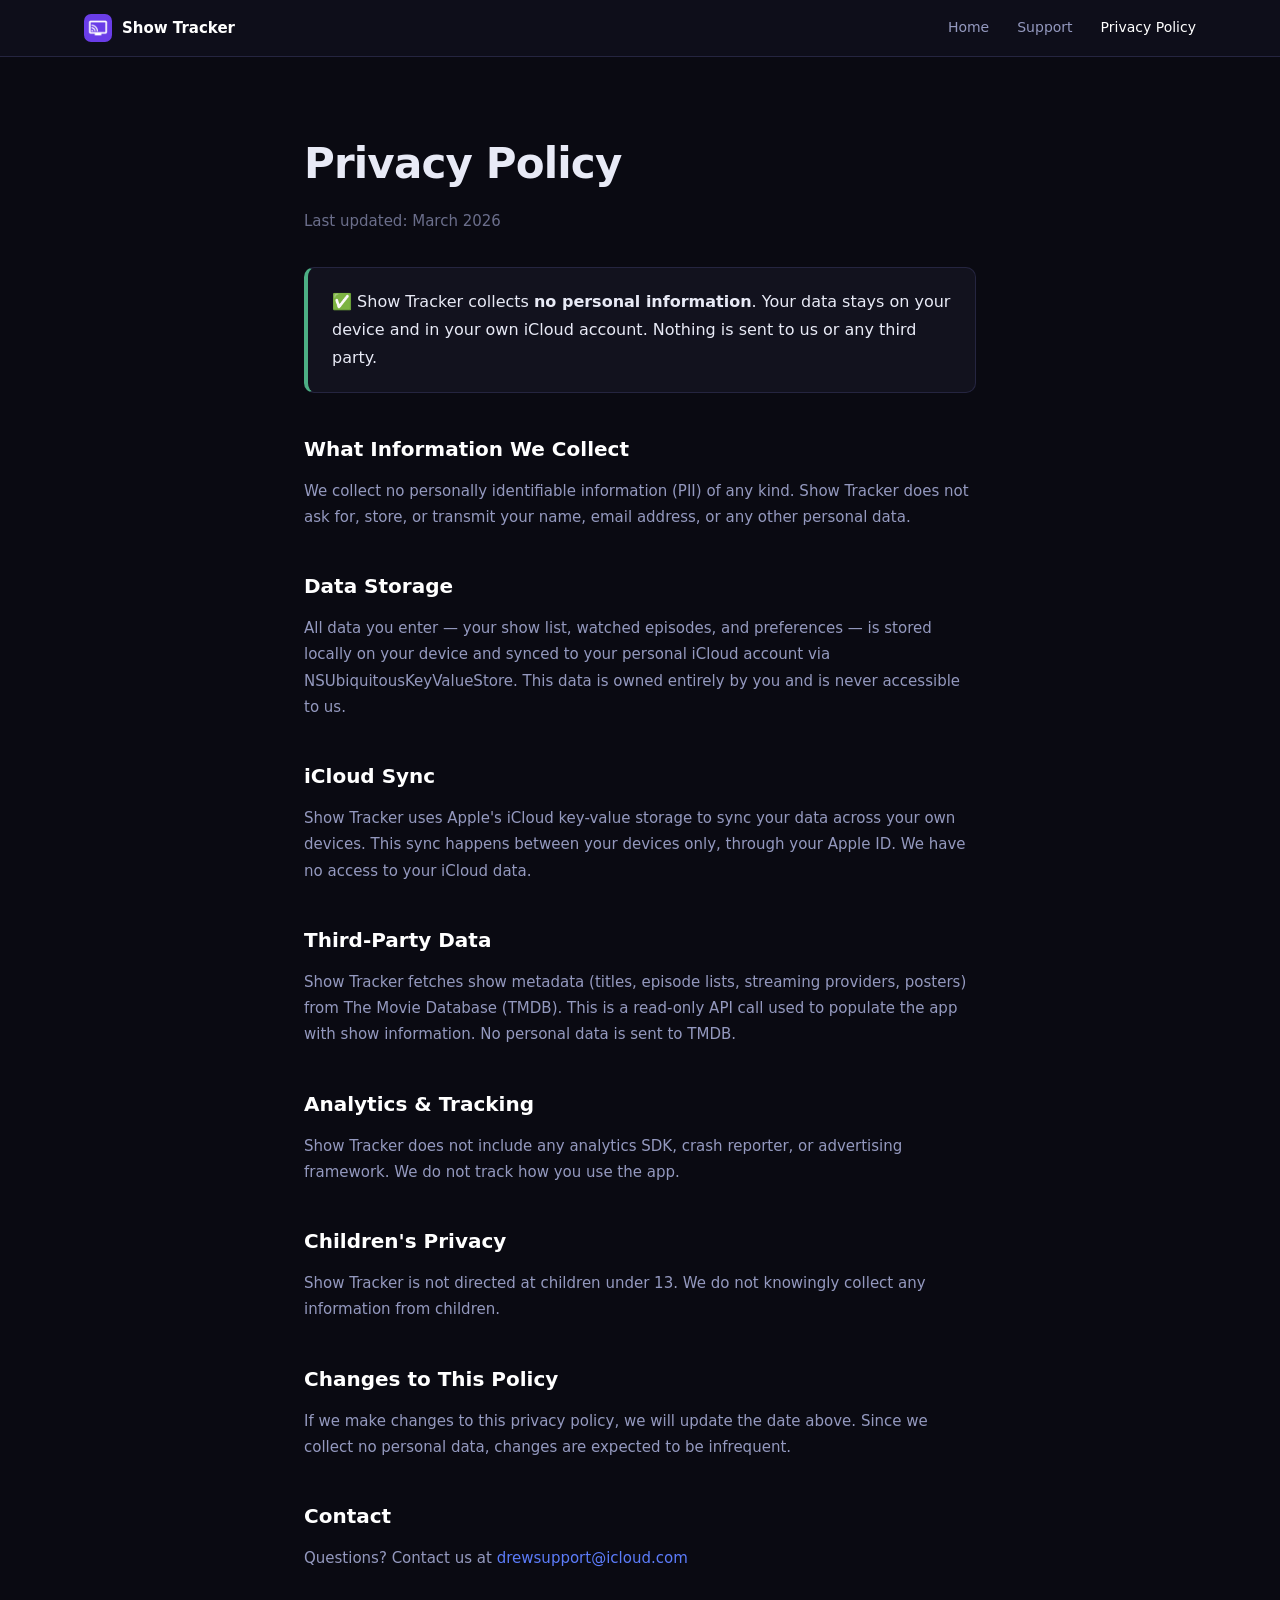
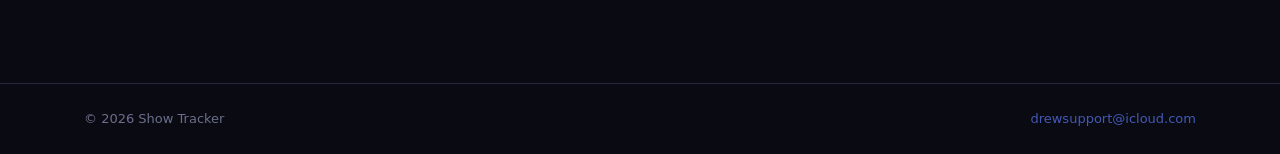
==== privacy.html @ c514de89 "Initial commit: Show Tracker marketing site" ====
<!doctype html>
<html lang="en">
<head>
  <meta charset="UTF-8" />
  <meta name="viewport" content="width=device-width, initial-scale=1.0" />
  <title>Privacy Policy — Show Tracker</title>
  <link rel="stylesheet" href="styles.css" />
  <style>
    .policy-body { max-width: 720px; margin: 0 auto; padding: 72px 24px 96px; }
    .policy-body h1 { font-size: clamp(28px, 4vw, 42px); font-weight: 800; letter-spacing: -0.02em; margin-bottom: 10px; }
    .policy-date { font-size: 13px; color: var(--muted); margin-bottom: 48px; opacity: 0.7; }
    .policy-body h2 { font-size: 20px; font-weight: 700; margin: 40px 0 12px; color: #fff; }
    .policy-body p { font-size: 15px; color: var(--muted); line-height: 1.75; margin-bottom: 16px; }
    .highlight-box { background: var(--panel); border: 1px solid var(--border); border-left: 4px solid var(--green); border-radius: 10px; padding: 20px 24px; margin: 32px 0; }
    .highlight-box p { margin: 0; font-size: 16px; color: var(--text); font-weight: 500; }
  </style>
</head>
<body>

  <nav class="site-nav">
    <div class="container nav-inner">
      <a href="index.html" class="nav-logo">
        <img src="screenshots/appicon.png" alt="Show Tracker" class="nav-icon" />
        Show Tracker
      </a>
      <div class="nav-links">
        <a href="index.html">Home</a>
        <a href="support.html">Support</a>
        <a href="privacy.html" class="active">Privacy Policy</a>
      </div>
    </div>
  </nav>

  <main class="policy-body">
    <h1>Privacy Policy</h1>
    <p class="policy-date">Last updated: March 2026</p>

    <div class="highlight-box">
      <p>✅ Show Tracker collects <strong>no personal information</strong>. Your data stays on your device and in your own iCloud account. Nothing is sent to us or any third party.</p>
    </div>

    <h2>What Information We Collect</h2>
    <p>We collect no personally identifiable information (PII) of any kind. Show Tracker does not ask for, store, or transmit your name, email address, or any other personal data.</p>

    <h2>Data Storage</h2>
    <p>All data you enter — your show list, watched episodes, and preferences — is stored locally on your device and synced to your personal iCloud account via NSUbiquitousKeyValueStore. This data is owned entirely by you and is never accessible to us.</p>

    <h2>iCloud Sync</h2>
    <p>Show Tracker uses Apple's iCloud key-value storage to sync your data across your own devices. This sync happens between your devices only, through your Apple ID. We have no access to your iCloud data.</p>

    <h2>Third-Party Data</h2>
    <p>Show Tracker fetches show metadata (titles, episode lists, streaming providers, posters) from The Movie Database (TMDB). This is a read-only API call used to populate the app with show information. No personal data is sent to TMDB.</p>

    <h2>Analytics &amp; Tracking</h2>
    <p>Show Tracker does not include any analytics SDK, crash reporter, or advertising framework. We do not track how you use the app.</p>

    <h2>Children's Privacy</h2>
    <p>Show Tracker is not directed at children under 13. We do not knowingly collect any information from children.</p>

    <h2>Changes to This Policy</h2>
    <p>If we make changes to this privacy policy, we will update the date above. Since we collect no personal data, changes are expected to be infrequent.</p>

    <h2>Contact</h2>
    <p>Questions? Contact us at <a href="mailto:drewsupport@icloud.com">drewsupport@icloud.com</a></p>
  </main>

  <footer class="footer">
    <div class="container">
      <span>© 2026 Show Tracker</span>
      <span><a href="mailto:drewsupport@icloud.com">drewsupport@icloud.com</a></span>
    </div>
  </footer>

</body>
</html>
---- styles.css ----
:root {
  --bg: #0a0a12;
  --panel: #12121e;
  --panel2: #0e0e1a;
  --text: #e8eaf6;
  --muted: #9499bf;
  --border: #252540;
  --accent: #5c7cfa;
  --accent-hover: #7c96ff;
  --green: #4caf84;
  --yellow: #f6c343;
  --red: #f06292;
  --blue: #56adf5;
}

* { box-sizing: border-box; margin: 0; padding: 0; }

body {
  font-family: Inter, system-ui, -apple-system, Segoe UI, Roboto, sans-serif;
  background: var(--bg);
  color: var(--text);
  line-height: 1.65;
}

a { color: var(--accent); text-decoration: none; }
a:hover { color: var(--accent-hover); }

.container {
  max-width: 1160px;
  margin: 0 auto;
  padding: 0 24px;
}

/* ── NAV ── */
.site-nav {
  background: var(--panel2);
  border-bottom: 1px solid var(--border);
  position: sticky;
  top: 0;
  z-index: 100;
}
.nav-inner {
  display: flex;
  align-items: center;
  justify-content: space-between;
  height: 56px;
}
.nav-logo {
  display: flex;
  align-items: center;
  gap: 10px;
  font-size: 15px;
  font-weight: 700;
  color: #fff;
}
.nav-logo:hover { color: var(--accent-hover); }
.nav-icon {
  width: 28px;
  height: 28px;
  border-radius: 7px;
}
.nav-links {
  display: flex;
  gap: 28px;
}
.nav-links a {
  font-size: 14px;
  font-weight: 500;
  color: var(--muted);
  transition: color 0.2s;
}
.nav-links a:hover,
.nav-links a.active { color: #fff; }

/* ── HERO ── */
.hero {
  padding: 80px 0 72px;
  background: linear-gradient(160deg, #0d0d22 0%, #0a0a12 60%);
  border-bottom: 1px solid var(--border);
}

.hero-inner {
  display: flex;
  align-items: center;
  gap: 48px;
}

.hero-text { flex: 1; min-width: 0; }

.badge {
  display: inline-block;
  background: rgba(92, 124, 250, 0.15);
  border: 1px solid rgba(92, 124, 250, 0.4);
  color: var(--accent);
  font-size: 12px;
  font-weight: 600;
  letter-spacing: 0.08em;
  text-transform: uppercase;
  border-radius: 20px;
  padding: 4px 12px;
  margin-bottom: 20px;
}

.hero h1 {
  font-size: clamp(32px, 5vw, 52px);
  font-weight: 800;
  line-height: 1.1;
  letter-spacing: -0.02em;
  margin-bottom: 20px;
  color: #fff;
}

.tagline {
  font-size: 18px;
  color: var(--muted);
  max-width: 500px;
  margin-bottom: 32px;
}

.hero-cta {
  display: flex;
  gap: 14px;
  flex-wrap: wrap;
}

.btn-primary {
  display: inline-block;
  background: var(--accent);
  color: #fff;
  font-size: 15px;
  font-weight: 600;
  padding: 13px 28px;
  border-radius: 10px;
  transition: background 0.2s;
}
.btn-primary:hover { background: var(--accent-hover); color: #fff; }
.btn-primary.large { font-size: 17px; padding: 16px 36px; border-radius: 12px; }

.btn-ghost {
  display: inline-block;
  color: var(--muted);
  font-size: 15px;
  font-weight: 500;
  padding: 13px 24px;
  border-radius: 10px;
  border: 1px solid var(--border);
  transition: border-color 0.2s, color 0.2s;
}
.btn-ghost:hover { border-color: var(--accent); color: var(--accent); }

/* Hero phone mockup stack */
.hero-screenshots {
  flex: 0 0 auto;
  position: relative;
  width: 320px;
  height: 460px;
}
.phone-shot {
  position: absolute;
  width: 220px;
  border-radius: 32px;
  box-shadow: 0 24px 64px rgba(0,0,0,0.7);
}
.shot-back {
  top: 0;
  left: 0;
  opacity: 0.7;
  transform: rotate(-4deg);
}
.shot-front {
  top: 40px;
  left: 90px;
  z-index: 2;
  transform: rotate(3deg);
}

/* ── SECTIONS ── */
.section { padding: 80px 0; }
.alt-bg { background: var(--panel2); }

.section-title {
  font-size: clamp(26px, 3.5vw, 38px);
  font-weight: 700;
  letter-spacing: -0.02em;
  text-align: center;
  margin-bottom: 12px;
}
.section-sub {
  text-align: center;
  color: var(--muted);
  font-size: 17px;
  max-width: 600px;
  margin: 0 auto 48px;
}

/* ── STEPS ── */
.steps-grid {
  display: grid;
  grid-template-columns: repeat(auto-fit, minmax(240px, 1fr));
  gap: 20px;
}
.step-card {
  background: var(--panel);
  border: 1px solid var(--border);
  border-radius: 14px;
  padding: 32px 28px;
  text-align: center;
}
.step-num {
  width: 48px;
  height: 48px;
  border-radius: 50%;
  background: rgba(92, 124, 250, 0.15);
  border: 2px solid rgba(92, 124, 250, 0.4);
  color: var(--accent);
  font-size: 20px;
  font-weight: 800;
  display: flex;
  align-items: center;
  justify-content: center;
  margin: 0 auto 18px;
}
.step-card h3 {
  font-size: 20px;
  font-weight: 700;
  margin-bottom: 10px;
  color: #fff;
}
.step-card p {
  font-size: 15px;
  color: var(--muted);
  line-height: 1.6;
}

/* ── FEATURE ROWS ── */
.feature-row {
  display: flex;
  align-items: center;
  gap: 64px;
}
.feature-row.reverse { flex-direction: row-reverse; }

.feature-copy { flex: 1; min-width: 0; }
.feature-copy h2 {
  font-size: clamp(24px, 3vw, 34px);
  font-weight: 700;
  letter-spacing: -0.02em;
  margin-bottom: 16px;
}
.feature-copy p {
  color: var(--muted);
  font-size: 16px;
  margin-bottom: 20px;
}

.feature-list {
  list-style: none;
  display: flex;
  flex-direction: column;
  gap: 10px;
}
.feature-list li {
  color: var(--muted);
  font-size: 15px;
  padding-left: 22px;
  position: relative;
}
.feature-list li::before {
  content: "✓";
  color: var(--green);
  font-weight: 700;
  position: absolute;
  left: 0;
}

.feature-img {
  flex: 0 0 auto;
  width: 260px;
}
.feature-img img {
  width: 100%;
  border-radius: 32px;
  box-shadow: 0 20px 60px rgba(0,0,0,0.6);
}

/* Status pills */
.status-pills {
  display: flex;
  gap: 10px;
  flex-wrap: wrap;
  margin-bottom: 4px;
}
.pill {
  font-size: 14px;
  font-weight: 600;
  padding: 6px 14px;
  border-radius: 20px;
}
.pill.green { background: rgba(76,175,132,0.15); color: var(--green); border: 1px solid rgba(76,175,132,0.3); }
.pill.red   { background: rgba(240,98,146,0.15); color: var(--red);   border: 1px solid rgba(240,98,146,0.3); }
.pill.blue  { background: rgba(86,173,245,0.15); color: var(--blue);  border: 1px solid rgba(86,173,245,0.3); }

/* ── IPAD SECTION ── */
.ipad-inner {
  display: flex;
  align-items: center;
  gap: 64px;
}
.ipad-copy { flex: 1; min-width: 0; }
.ipad-copy h2 {
  font-size: clamp(24px, 3vw, 34px);
  font-weight: 700;
  letter-spacing: -0.02em;
  margin-bottom: 16px;
}
.ipad-copy p {
  color: var(--muted);
  font-size: 16px;
  margin-bottom: 20px;
}
.ipad-img {
  flex: 1.2;
  min-width: 0;
}
.ipad-img img {
  width: 100%;
  border-radius: 18px;
  border: 1px solid var(--border);
  box-shadow: 0 20px 60px rgba(0,0,0,0.5);
}

/* ── FEATURE GRID ── */
.feat-grid {
  display: grid;
  grid-template-columns: repeat(auto-fit, minmax(300px, 1fr));
  gap: 20px;
}
.feat-card {
  background: var(--panel);
  border: 1px solid var(--border);
  border-radius: 12px;
  padding: 28px 26px;
}
.feat-icon {
  font-size: 28px;
  margin-bottom: 14px;
}
.feat-card h3 {
  font-size: 17px;
  font-weight: 700;
  margin-bottom: 10px;
  color: #fff;
}
.feat-card p {
  font-size: 14px;
  color: var(--muted);
  line-height: 1.65;
}

/* ── CTA ── */
.cta-section {
  background: linear-gradient(160deg, #0d0d22 0%, #0a0a12 100%);
  border-top: 1px solid var(--border);
  border-bottom: 1px solid var(--border);
}
.cta-inner {
  text-align: center;
}
.cta-icon {
  width: 96px;
  height: 96px;
  border-radius: 22px;
  margin-bottom: 24px;
  box-shadow: 0 8px 32px rgba(0,0,0,0.5);
}
.cta-inner h2 {
  font-size: clamp(28px, 4vw, 44px);
  font-weight: 800;
  letter-spacing: -0.02em;
  margin-bottom: 14px;
}
.cta-inner p {
  color: var(--muted);
  font-size: 17px;
  max-width: 440px;
  margin: 0 auto 32px;
}
.cta-byline {
  margin-top: 20px !important;
  font-size: 13px !important;
  opacity: 0.6;
}

/* ── FOOTER ── */
.footer {
  padding: 24px 0;
  border-top: 1px solid var(--border);
}
.footer .container {
  display: flex;
  justify-content: space-between;
  align-items: center;
  flex-wrap: wrap;
  gap: 8px;
  font-size: 13px;
  color: var(--muted);
  opacity: 0.7;
}

/* ── RESPONSIVE ── */
@media (max-width: 860px) {
  .hero-inner { flex-direction: column; gap: 48px; }
  .hero-screenshots { width: 280px; height: 400px; }
  .phone-shot { width: 190px; }
  .shot-front { left: 80px; top: 30px; }
  .feature-row,
  .feature-row.reverse { flex-direction: column; gap: 36px; }
  .feature-img { width: 240px; margin: 0 auto; }
  .ipad-inner { flex-direction: column; gap: 36px; }
  .section { padding: 56px 0; }
  .hero { padding: 56px 0 52px; }
}

@media (max-width: 540px) {
  .hero-cta { flex-direction: column; }
  .btn-primary, .btn-ghost { text-align: center; }
  .footer .container { justify-content: center; text-align: center; }
  .nav-links { gap: 16px; }
  .hero-screenshots { width: 240px; height: 340px; }
  .phone-shot { width: 160px; }
  .shot-front { left: 68px; top: 24px; }
}
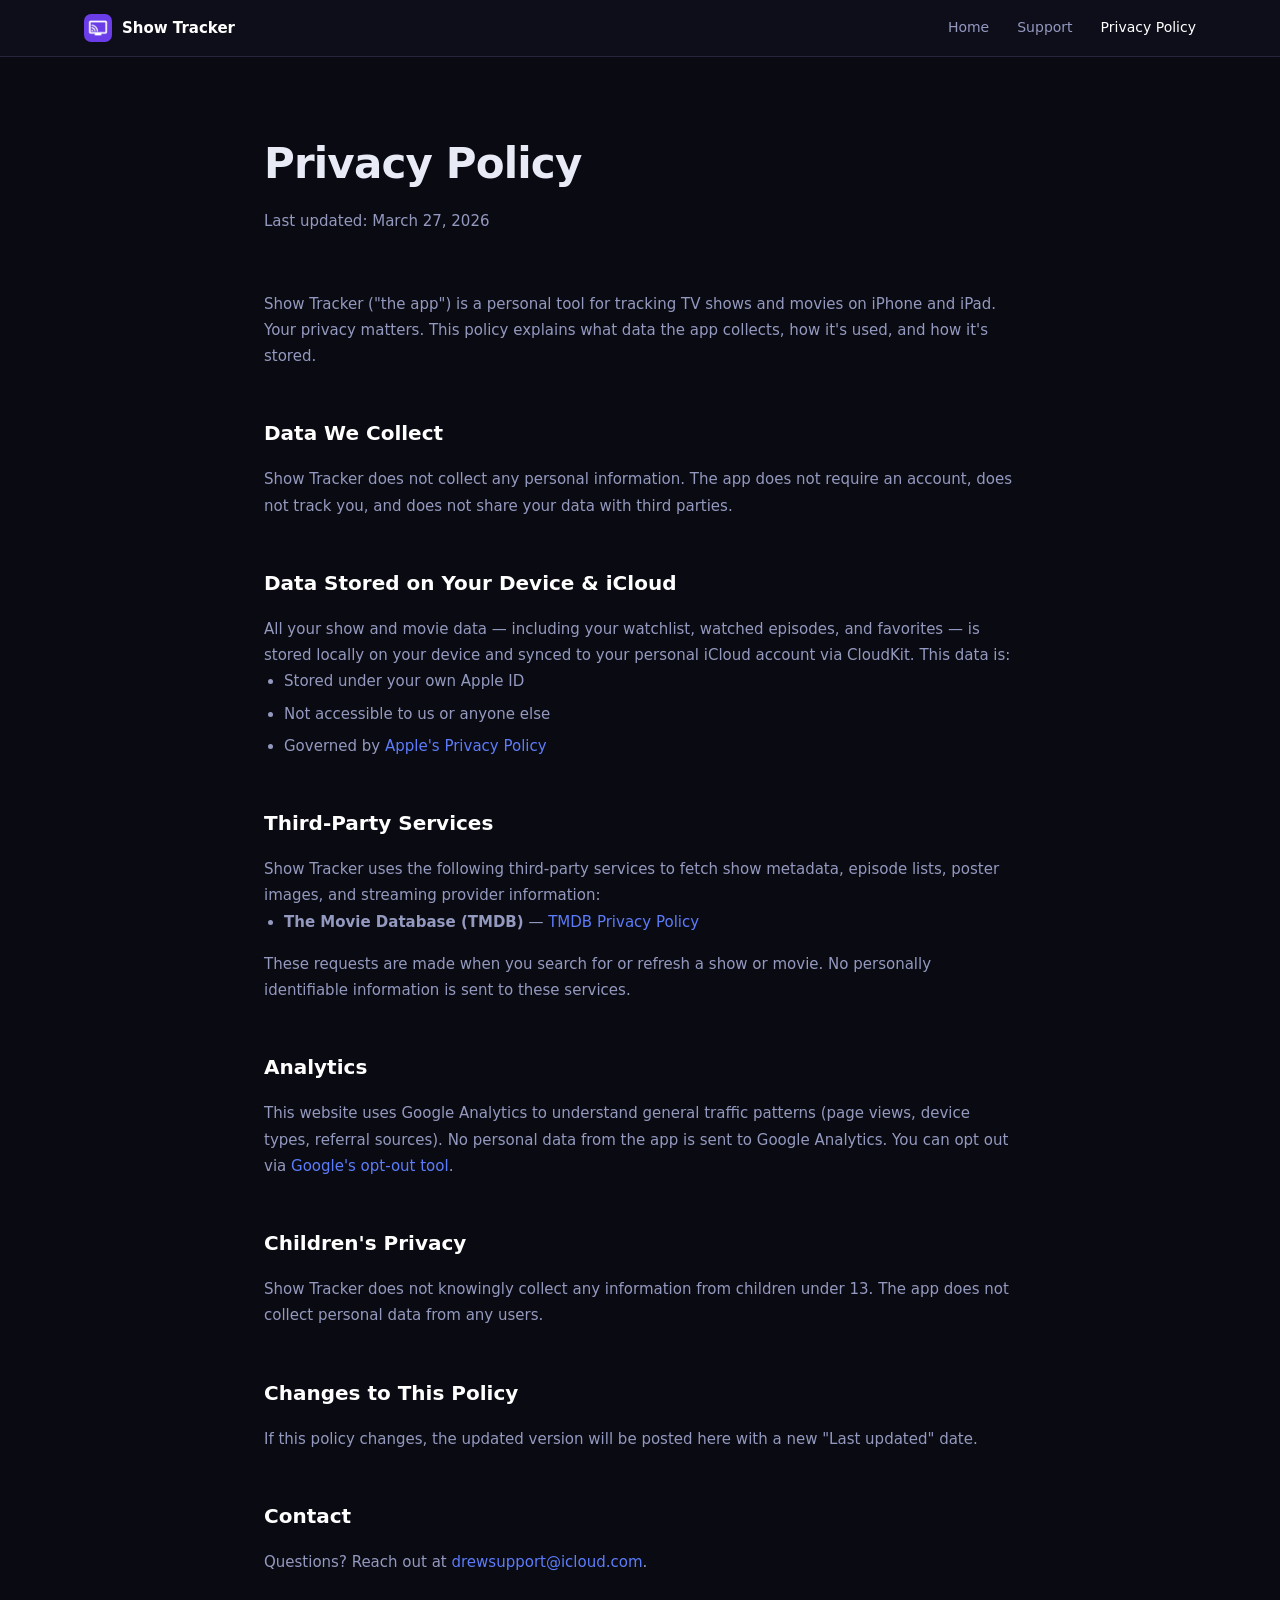
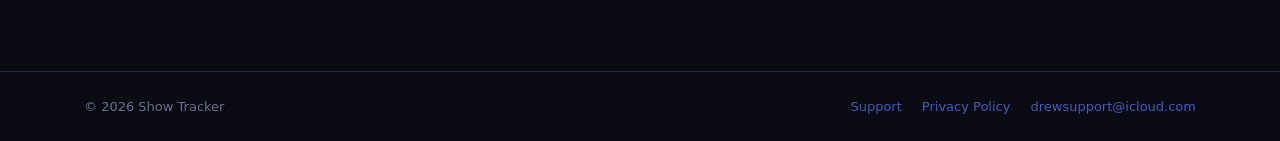
==== commit f78707bd: "Add App Store link, create privacy policy page" ====
--- a/privacy.html
+++ b/privacy.html
@@ -4,15 +4,18 @@
   <meta charset="UTF-8" />
   <meta name="viewport" content="width=device-width, initial-scale=1.0" />
   <title>Privacy Policy — Show Tracker</title>
+  <meta name="description" content="Privacy Policy for Show Tracker — iOS app for tracking TV shows and movies." />
   <link rel="stylesheet" href="styles.css" />
   <style>
-    .policy-body { max-width: 720px; margin: 0 auto; padding: 72px 24px 96px; }
-    .policy-body h1 { font-size: clamp(28px, 4vw, 42px); font-weight: 800; letter-spacing: -0.02em; margin-bottom: 10px; }
-    .policy-date { font-size: 13px; color: var(--muted); margin-bottom: 48px; opacity: 0.7; }
-    .policy-body h2 { font-size: 20px; font-weight: 700; margin: 40px 0 12px; color: #fff; }
-    .policy-body p { font-size: 15px; color: var(--muted); line-height: 1.75; margin-bottom: 16px; }
-    .highlight-box { background: var(--panel); border: 1px solid var(--border); border-left: 4px solid var(--green); border-radius: 10px; padding: 20px 24px; margin: 32px 0; }
-    .highlight-box p { margin: 0; font-size: 16px; color: var(--text); font-weight: 500; }
+    .privacy-body { max-width: 800px; margin: 0 auto; padding: 72px 24px 96px; }
+    .privacy-body h1 { font-size: clamp(28px, 4vw, 42px); font-weight: 800; letter-spacing: -0.02em; margin-bottom: 10px; }
+    .privacy-sub { font-size: 17px; color: var(--muted); margin-bottom: 56px; }
+    .privacy-body h2 { font-size: 20px; font-weight: 700; margin: 48px 0 16px; color: #fff; }
+    .privacy-body p, .privacy-body li { font-size: 15px; color: var(--muted); line-height: 1.75; }
+    .privacy-body ul { margin: 0 0 16px 20px; }
+    .privacy-body ul li { margin-bottom: 6px; }
+    .privacy-body a { color: var(--accent); }
+    .privacy-body a:hover { color: var(--accent-hover); }
   </style>
 </head>
 <body>
@@ -31,43 +34,51 @@
     </div>
   </nav>
 
-  <main class="policy-body">
+  <main class="privacy-body">
     <h1>Privacy Policy</h1>
-    <p class="policy-date">Last updated: March 2026</p>
+    <p class="privacy-sub">Last updated: March 27, 2026</p>
 
-    <div class="highlight-box">
-      <p>✅ Show Tracker collects <strong>no personal information</strong>. Your data stays on your device and in your own iCloud account. Nothing is sent to us or any third party.</p>
-    </div>
+    <p>Show Tracker ("the app") is a personal tool for tracking TV shows and movies on iPhone and iPad. Your privacy matters. This policy explains what data the app collects, how it's used, and how it's stored.</p>
 
-    <h2>What Information We Collect</h2>
-    <p>We collect no personally identifiable information (PII) of any kind. Show Tracker does not ask for, store, or transmit your name, email address, or any other personal data.</p>
+    <h2>Data We Collect</h2>
+    <p>Show Tracker does not collect any personal information. The app does not require an account, does not track you, and does not share your data with third parties.</p>
 
-    <h2>Data Storage</h2>
-    <p>All data you enter — your show list, watched episodes, and preferences — is stored locally on your device and synced to your personal iCloud account via NSUbiquitousKeyValueStore. This data is owned entirely by you and is never accessible to us.</p>
+    <h2>Data Stored on Your Device &amp; iCloud</h2>
+    <p>All your show and movie data — including your watchlist, watched episodes, and favorites — is stored locally on your device and synced to your personal iCloud account via CloudKit. This data is:</p>
+    <ul>
+      <li>Stored under your own Apple ID</li>
+      <li>Not accessible to us or anyone else</li>
+      <li>Governed by <a href="https://www.apple.com/legal/privacy/" target="_blank" rel="noopener">Apple's Privacy Policy</a></li>
+    </ul>
 
-    <h2>iCloud Sync</h2>
-    <p>Show Tracker uses Apple's iCloud key-value storage to sync your data across your own devices. This sync happens between your devices only, through your Apple ID. We have no access to your iCloud data.</p>
+    <h2>Third-Party Services</h2>
+    <p>Show Tracker uses the following third-party services to fetch show metadata, episode lists, poster images, and streaming provider information:</p>
+    <ul>
+      <li><strong>The Movie Database (TMDB)</strong> — <a href="https://www.themoviedb.org/privacy-policy" target="_blank" rel="noopener">TMDB Privacy Policy</a></li>
+    </ul>
+    <p>These requests are made when you search for or refresh a show or movie. No personally identifiable information is sent to these services.</p>
 
-    <h2>Third-Party Data</h2>
-    <p>Show Tracker fetches show metadata (titles, episode lists, streaming providers, posters) from The Movie Database (TMDB). This is a read-only API call used to populate the app with show information. No personal data is sent to TMDB.</p>
-
-    <h2>Analytics &amp; Tracking</h2>
-    <p>Show Tracker does not include any analytics SDK, crash reporter, or advertising framework. We do not track how you use the app.</p>
+    <h2>Analytics</h2>
+    <p>This website uses Google Analytics to understand general traffic patterns (page views, device types, referral sources). No personal data from the app is sent to Google Analytics. You can opt out via <a href="https://tools.google.com/dlpage/gaoptout" target="_blank" rel="noopener">Google's opt-out tool</a>.</p>
 
     <h2>Children's Privacy</h2>
-    <p>Show Tracker is not directed at children under 13. We do not knowingly collect any information from children.</p>
+    <p>Show Tracker does not knowingly collect any information from children under 13. The app does not collect personal data from any users.</p>
 
     <h2>Changes to This Policy</h2>
-    <p>If we make changes to this privacy policy, we will update the date above. Since we collect no personal data, changes are expected to be infrequent.</p>
+    <p>If this policy changes, the updated version will be posted here with a new "Last updated" date.</p>
 
     <h2>Contact</h2>
-    <p>Questions? Contact us at <a href="mailto:drewsupport@icloud.com">drewsupport@icloud.com</a></p>
+    <p>Questions? Reach out at <a href="mailto:drewsupport@icloud.com">drewsupport@icloud.com</a>.</p>
   </main>
 
   <footer class="footer">
     <div class="container">
       <span>© 2026 Show Tracker</span>
-      <span><a href="mailto:drewsupport@icloud.com">drewsupport@icloud.com</a></span>
+      <span style="display:flex;gap:20px;align-items:center;flex-wrap:wrap;">
+        <a href="support.html">Support</a>
+        <a href="privacy.html">Privacy Policy</a>
+        <a href="mailto:drewsupport@icloud.com">drewsupport@icloud.com</a>
+      </span>
     </div>
   </footer>
 
